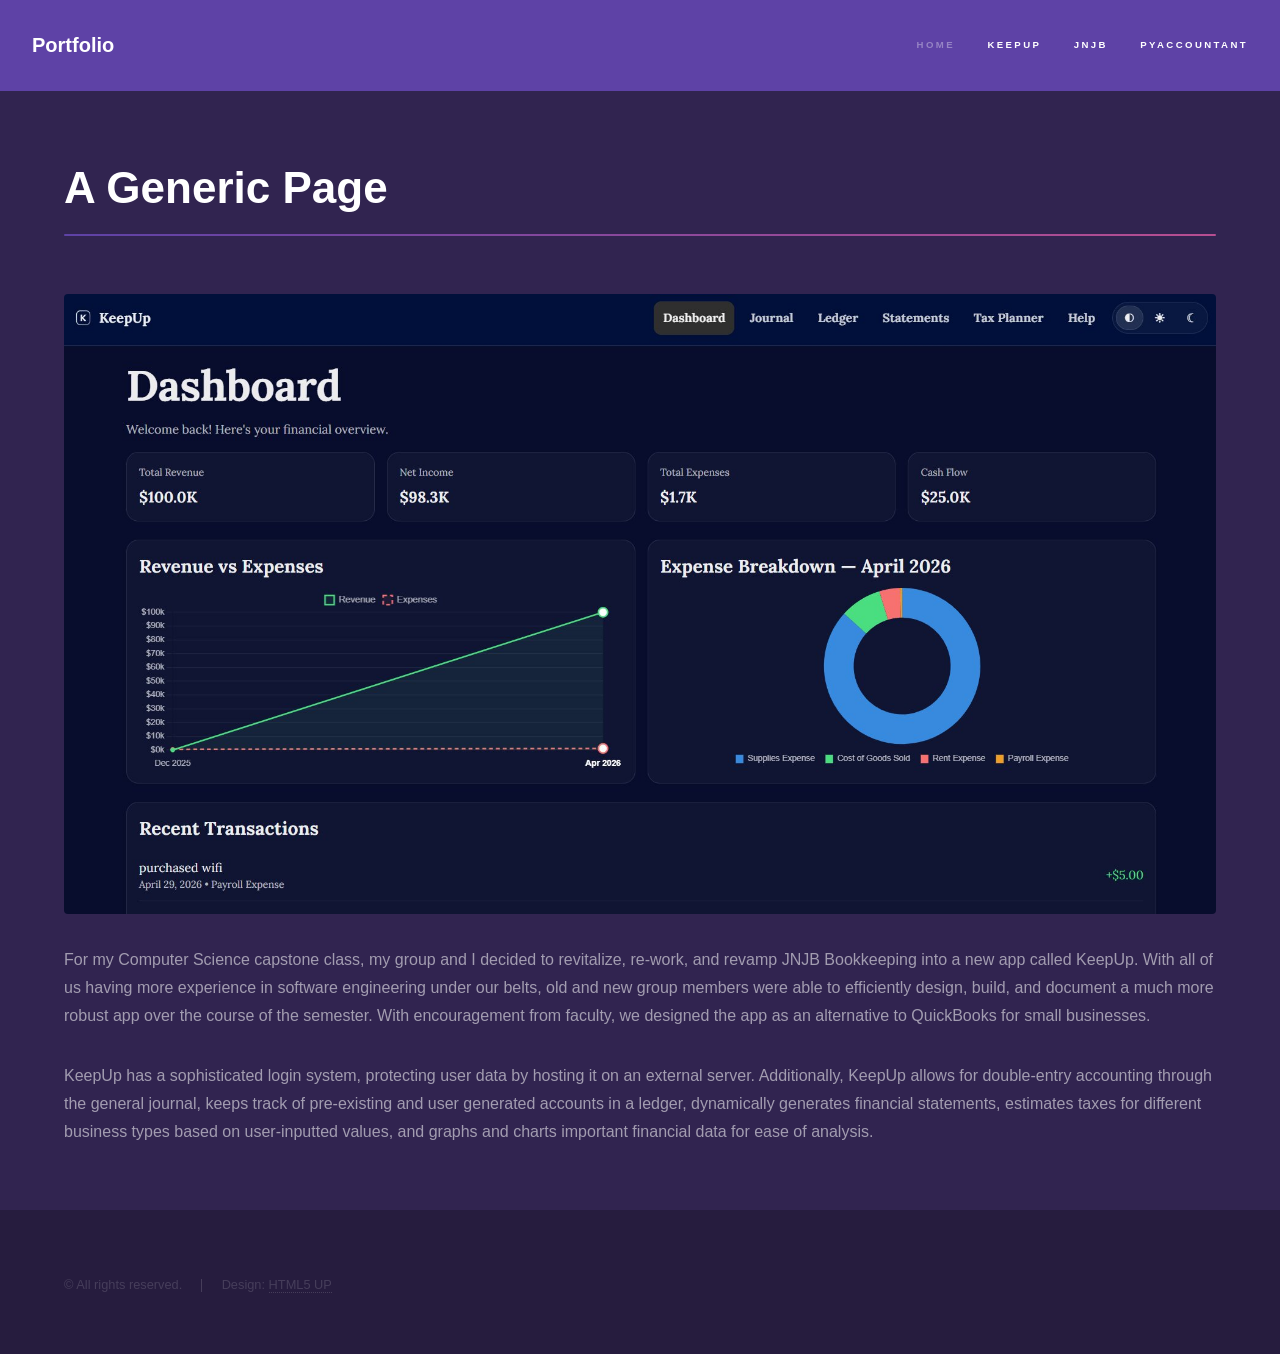
==== html5up-hyperspace/keepUp.html @ 294fd1d9 "Add files via upload" ====
<!DOCTYPE HTML>
<!--
	Hyperspace by HTML5 UP
	html5up.net | @ajlkn
	Free for personal and commercial use under the CCA 3.0 license (html5up.net/license)
-->
<html>
	<head>
		<title>KeepUp</title>
		<meta charset="utf-8" />
		<meta name="viewport" content="width=device-width, initial-scale=1, user-scalable=no" />
		<link rel="stylesheet" href="assets/css/main.css" />
		<noscript><link rel="stylesheet" href="assets/css/noscript.css" /></noscript>
	</head>
	<body class="is-preload">

		<!-- Header -->
			<header id="header">
				<a href="index.html" class="title">Portfolio</a>
				<nav>
					<ul>
						<li><a href="index.html">Home</a></li>
						<li><a href="keepUp.html" class="active">KeepUp</a></li>
                        <li><a href="jNJB.html" class="active">JNJB</a></li>
                        <li><a href="pyAccountant.html" class="active">PyAccountant</a></li>
					</ul>
				</nav>
			</header>

		<!-- Wrapper -->
			<div id="wrapper">

				<!-- Main -->
					<section id="main" class="wrapper">
						<div class="inner">
							<h1 class="major">A Generic Page</h1>
							<span class="image fit"><img src="images/keepUpSample.jpg" alt="" /></span>
							<p>For my Computer Science capstone class, my group and I decided to revitalize, re-work, and revamp JNJB Bookkeeping 
								into a new app called KeepUp. With all of us having more experience in software engineering under our belts, old and 
								new group members were able to efficiently design, build, and document a much more robust app over the course of the 
								semester. With encouragement from faculty, we designed the app as an alternative to QuickBooks for small businesses.
							</p>
							<p>KeepUp has a sophisticated login system, protecting user data by hosting it on an external server. Additionally, KeepUp 
								allows for double-entry accounting through the general journal, keeps track of pre-existing and user generated accounts 
								in a ledger, dynamically generates financial statements, estimates taxes for different business types based on user-inputted 
								values, and graphs and charts important financial data for ease of analysis. 
							</p>
						</div>
					</section>

			</div>

		<!-- Footer -->
			<footer id="footer" class="wrapper alt">
				<div class="inner">
					<ul class="menu">
						<li>&copy; All rights reserved.</li><li>Design: <a href="http://html5up.net">HTML5 UP</a></li>
					</ul>
				</div>
			</footer>

		<!-- Scripts -->
			<script src="assets/js/jquery.min.js"></script>
			<script src="assets/js/jquery.scrollex.min.js"></script>
			<script src="assets/js/jquery.scrolly.min.js"></script>
			<script src="assets/js/browser.min.js"></script>
			<script src="assets/js/breakpoints.min.js"></script>
			<script src="assets/js/util.js"></script>
			<script src="assets/js/main.js"></script>

	</body>
</html>
---- html5up-hyperspace/assets/css/main.css ----
@import url(fontawesome-all.min.css);

/*
	Hyperspace by HTML5 UP
	html5up.net | @ajlkn
	Free for personal and commercial use under the CCA 3.0 license (html5up.net/license)
*/

html, body, div, span, applet, object,
iframe, h1, h2, h3, h4, h5, h6, p, blockquote,
pre, a, abbr, acronym, address, big, cite,
code, del, dfn, em, img, ins, kbd, q, s, samp,
small, strike, strong, sub, sup, tt, var, b,
u, i, center, dl, dt, dd, ol, ul, li, fieldset,
form, label, legend, table, caption, tbody,
tfoot, thead, tr, th, td, article, aside,
canvas, details, embed, figure, figcaption,
footer, header, hgroup, menu, nav, output, ruby,
section, summary, time, mark, audio, video {
	margin: 0;
	padding: 0;
	border: 0;
	font-size: 100%;
	font: inherit;
	vertical-align: baseline;}

article, aside, details, figcaption, figure,
footer, header, hgroup, menu, nav, section {
	display: block;}

body {
	line-height: 1;
}

ol, ul {
	list-style: none;
}

blockquote, q {
	quotes: none;
}

	blockquote:before, blockquote:after, q:before, q:after {
		content: '';
		content: none;
	}

table {
	border-collapse: collapse;
	border-spacing: 0;
}

body {
	-webkit-text-size-adjust: none;
}

mark {
	background-color: transparent;
	color: inherit;
}

input::-moz-focus-inner {
	border: 0;
	padding: 0;
}

input, select, textarea {
	-moz-appearance: none;
	-webkit-appearance: none;
	-ms-appearance: none;
	appearance: none;
}

/* Basic */

	@-ms-viewport {
		width: device-width;
	}

	body {
		-ms-overflow-style: scrollbar;
	}

	@media screen and (max-width: 480px) {

		html, body {
			min-width: 320px;
		}

	}

	html {
		box-sizing: border-box;
	}

	*, *:before, *:after {
		box-sizing: inherit;
	}

	body {
		background: #312450;
	}

		body.is-preload *, body.is-preload *:before, body.is-preload *:after {
			-moz-animation: none !important;
			-webkit-animation: none !important;
			-ms-animation: none !important;
			animation: none !important;
			-moz-transition: none !important;
			-webkit-transition: none !important;
			-ms-transition: none !important;
			transition: none !important;
		}

/* Type */

	body, input, select, textarea {
		color: rgba(255, 255, 255, 0.55);
		font-family: Arial, Helvetica, sans-serif;
		font-size: 16.5pt;
		font-weight: normal;
		line-height: 1.75;
	}

		@media screen and (max-width: 1680px) {

			body, input, select, textarea {
				font-size: 13pt;
			}

		}

		@media screen and (max-width: 1280px) {

			body, input, select, textarea {
				font-size: 12pt;
			}

		}

		@media screen and (max-width: 360px) {

			body, input, select, textarea {
				font-size: 11pt;
			}

		}

	a {
		-moz-transition: color 0.2s ease, border-bottom-color 0.2s ease;
		-webkit-transition: color 0.2s ease, border-bottom-color 0.2s ease;
		-ms-transition: color 0.2s ease, border-bottom-color 0.2s ease;
		transition: color 0.2s ease, border-bottom-color 0.2s ease;
		border-bottom: dotted 1px rgba(255, 255, 255, 0.35);
		color: inherit;
		text-decoration: none;
	}

		a:hover {
			border-bottom-color: transparent;
			color: #ffffff;
		}

	strong, b {
		color: #ffffff;
		font-weight: bold;
	}

	em, i {
		font-style: italic;
	}

	p {
		margin: 0 0 2em 0;
	}

	h1, h2, h3, h4, h5, h6 {
		color: #ffffff;
		font-weight: bold;
		line-height: 1.5;
		margin: 0 0 0.5em 0;
	}

		h1 a, h2 a, h3 a, h4 a, h5 a, h6 a {
			color: inherit;
			text-decoration: none;
		}

	h1 {
		font-size: 2.75em;
	}

		h1.major {
			margin: 0 0 1.3em 0;
			position: relative;
			padding-bottom: 0.35em;
		}

			h1.major:after {
				background-image: -moz-linear-gradient(to right, #5e42a6, #b74e91);
				background-image: -webkit-linear-gradient(to right, #5e42a6, #b74e91);
				background-image: -ms-linear-gradient(to right, #5e42a6, #b74e91);
				background-image: linear-gradient(to right, #5e42a6, #b74e91);
				-moz-transition: max-width 0.2s ease;
				-webkit-transition: max-width 0.2s ease;
				-ms-transition: max-width 0.2s ease;
				transition: max-width 0.2s ease;
				border-radius: 0.2em;
				bottom: 0;
				content: '';
				height: 0.05em;
				position: absolute;
				right: 0;
				width: 100%;
			}

	h2 {
		font-size: 1.75em;
	}

	h3 {
		font-size: 1.1em;
	}

	h4 {
		font-size: 1em;
	}

	h5 {
		font-size: 0.8em;
	}

	h6 {
		font-size: 0.6em;
	}

	@media screen and (max-width: 736px) {

		h1 {
			font-size: 2em;
		}

		h2 {
			font-size: 1.25em;
		}

		h3 {
			font-size: 1em;
		}

		h4 {
			font-size: 0.8em;
		}

		h5 {
			font-size: 0.6em;
		}

		h6 {
			font-size: 0.6em;
		}

	}

	sub {
		font-size: 0.8em;
		position: relative;
		top: 0.5em;
	}

	sup {
		font-size: 0.8em;
		position: relative;
		top: -0.5em;
	}

	blockquote {
		border-left: solid 4px rgba(255, 255, 255, 0.15);
		font-style: italic;
		margin: 0 0 2em 0;
		padding: 0.5em 0 0.5em 2em;
	}

	code {
		background: rgba(255, 255, 255, 0.05);
		border-radius: 0.25em;
		border: solid 1px rgba(255, 255, 255, 0.15);
		font-family: "Courier New", monospace;
		font-size: 0.9em;
		margin: 0 0.25em;
		padding: 0.25em 0.65em;
	}

	pre {
		-webkit-overflow-scrolling: touch;
		font-family: "Courier New", monospace;
		font-size: 0.9em;
		margin: 0 0 2em 0;
	}

		pre code {
			display: block;
			line-height: 1.75em;
			padding: 1em 1.5em;
			overflow-x: auto;
		}

	hr {
		border: 0;
		border-bottom: solid 1px rgba(255, 255, 255, 0.15);
		margin: 2em 0;
	}

		hr.major {
			margin: 3em 0;
		}

	.align-left {
		text-align: left;
	}

	.align-center {
		text-align: center;
	}

	.align-right {
		text-align: right;
	}

/* Row */

	.row {
		display: flex;
		flex-wrap: wrap;
		box-sizing: border-box;
		align-items: stretch;
	}

		.row > * {
			box-sizing: border-box;
		}

		.row.gtr-uniform > * > :last-child {
			margin-bottom: 0;
		}

		.row.aln-left {
			justify-content: flex-start;
		}

		.row.aln-center {
			justify-content: center;
		}

		.row.aln-right {
			justify-content: flex-end;
		}

		.row.aln-top {
			align-items: flex-start;
		}

		.row.aln-middle {
			align-items: center;
		}

		.row.aln-bottom {
			align-items: flex-end;
		}

		.row > .imp {
			order: -1;
		}

		.row > .col-1 {
			width: 8.33333%;
		}

		.row > .off-1 {
			margin-left: 8.33333%;
		}

		.row > .col-2 {
			width: 16.66667%;
		}

		.row > .off-2 {
			margin-left: 16.66667%;
		}

		.row > .col-3 {
			width: 25%;
		}

		.row > .off-3 {
			margin-left: 25%;
		}

		.row > .col-4 {
			width: 33.33333%;
		}

		.row > .off-4 {
			margin-left: 33.33333%;
		}

		.row > .col-5 {
			width: 41.66667%;
		}

		.row > .off-5 {
			margin-left: 41.66667%;
		}

		.row > .col-6 {
			width: 50%;
		}

		.row > .off-6 {
			margin-left: 50%;
		}

		.row > .col-7 {
			width: 58.33333%;
		}

		.row > .off-7 {
			margin-left: 58.33333%;
		}

		.row > .col-8 {
			width: 66.66667%;
		}

		.row > .off-8 {
			margin-left: 66.66667%;
		}

		.row > .col-9 {
			width: 75%;
		}

		.row > .off-9 {
			margin-left: 75%;
		}

		.row > .col-10 {
			width: 83.33333%;
		}

		.row > .off-10 {
			margin-left: 83.33333%;
		}

		.row > .col-11 {
			width: 91.66667%;
		}

		.row > .off-11 {
			margin-left: 91.66667%;
		}

		.row > .col-12 {
			width: 100%;
		}

		.row > .off-12 {
			margin-left: 100%;
		}

		.row.gtr-0 {
			margin-top: 0;
			margin-left: 0em;
		}

			.row.gtr-0 > * {
				padding: 0 0 0 0em;
			}

			.row.gtr-0.gtr-uniform {
				margin-top: 0em;
			}

				.row.gtr-0.gtr-uniform > * {
					padding-top: 0em;
				}

		.row.gtr-25 {
			margin-top: 0;
			margin-left: -0.375em;
		}

			.row.gtr-25 > * {
				padding: 0 0 0 0.375em;
			}

			.row.gtr-25.gtr-uniform {
				margin-top: -0.375em;
			}

				.row.gtr-25.gtr-uniform > * {
					padding-top: 0.375em;
				}

		.row.gtr-50 {
			margin-top: 0;
			margin-left: -0.75em;
		}

			.row.gtr-50 > * {
				padding: 0 0 0 0.75em;
			}

			.row.gtr-50.gtr-uniform {
				margin-top: -0.75em;
			}

				.row.gtr-50.gtr-uniform > * {
					padding-top: 0.75em;
				}

		.row {
			margin-top: 0;
			margin-left: -1.5em;
		}

			.row > * {
				padding: 0 0 0 1.5em;
			}

			.row.gtr-uniform {
				margin-top: -1.5em;
			}

				.row.gtr-uniform > * {
					padding-top: 1.5em;
				}

		.row.gtr-150 {
			margin-top: 0;
			margin-left: -2.25em;
		}

			.row.gtr-150 > * {
				padding: 0 0 0 2.25em;
			}

			.row.gtr-150.gtr-uniform {
				margin-top: -2.25em;
			}

				.row.gtr-150.gtr-uniform > * {
					padding-top: 2.25em;
				}

		.row.gtr-200 {
			margin-top: 0;
			margin-left: -3em;
		}

			.row.gtr-200 > * {
				padding: 0 0 0 3em;
			}

			.row.gtr-200.gtr-uniform {
				margin-top: -3em;
			}

				.row.gtr-200.gtr-uniform > * {
					padding-top: 3em;
				}

		@media screen and (max-width: 1680px) {

			.row {
				display: flex;
				flex-wrap: wrap;
				box-sizing: border-box;
				align-items: stretch;
			}

				.row > * {
					box-sizing: border-box;
				}

				.row.gtr-uniform > * > :last-child {
					margin-bottom: 0;
				}

				.row.aln-left {
					justify-content: flex-start;
				}

				.row.aln-center {
					justify-content: center;
				}

				.row.aln-right {
					justify-content: flex-end;
				}

				.row.aln-top {
					align-items: flex-start;
				}

				.row.aln-middle {
					align-items: center;
				}

				.row.aln-bottom {
					align-items: flex-end;
				}

				.row > .imp-xlarge {
					order: -1;
				}

				.row > .col-1-xlarge {
					width: 8.33333%;
				}

				.row > .off-1-xlarge {
					margin-left: 8.33333%;
				}

				.row > .col-2-xlarge {
					width: 16.66667%;
				}

				.row > .off-2-xlarge {
					margin-left: 16.66667%;
				}

				.row > .col-3-xlarge {
					width: 25%;
				}

				.row > .off-3-xlarge {
					margin-left: 25%;
				}

				.row > .col-4-xlarge {
					width: 33.33333%;
				}

				.row > .off-4-xlarge {
					margin-left: 33.33333%;
				}

				.row > .col-5-xlarge {
					width: 41.66667%;
				}

				.row > .off-5-xlarge {
					margin-left: 41.66667%;
				}

				.row > .col-6-xlarge {
					width: 50%;
				}

				.row > .off-6-xlarge {
					margin-left: 50%;
				}

				.row > .col-7-xlarge {
					width: 58.33333%;
				}

				.row > .off-7-xlarge {
					margin-left: 58.33333%;
				}

				.row > .col-8-xlarge {
					width: 66.66667%;
				}

				.row > .off-8-xlarge {
					margin-left: 66.66667%;
				}

				.row > .col-9-xlarge {
					width: 75%;
				}

				.row > .off-9-xlarge {
					margin-left: 75%;
				}

				.row > .col-10-xlarge {
					width: 83.33333%;
				}

				.row > .off-10-xlarge {
					margin-left: 83.33333%;
				}

				.row > .col-11-xlarge {
					width: 91.66667%;
				}

				.row > .off-11-xlarge {
					margin-left: 91.66667%;
				}

				.row > .col-12-xlarge {
					width: 100%;
				}

				.row > .off-12-xlarge {
					margin-left: 100%;
				}

				.row.gtr-0 {
					margin-top: 0;
					margin-left: 0em;
				}

					.row.gtr-0 > * {
						padding: 0 0 0 0em;
					}

					.row.gtr-0.gtr-uniform {
						margin-top: 0em;
					}

						.row.gtr-0.gtr-uniform > * {
							padding-top: 0em;
						}

				.row.gtr-25 {
					margin-top: 0;
					margin-left: -0.375em;
				}

					.row.gtr-25 > * {
						padding: 0 0 0 0.375em;
					}

					.row.gtr-25.gtr-uniform {
						margin-top: -0.375em;
					}

						.row.gtr-25.gtr-uniform > * {
							padding-top: 0.375em;
						}

				.row.gtr-50 {
					margin-top: 0;
					margin-left: -0.75em;
				}

					.row.gtr-50 > * {
						padding: 0 0 0 0.75em;
					}

					.row.gtr-50.gtr-uniform {
						margin-top: -0.75em;
					}

						.row.gtr-50.gtr-uniform > * {
							padding-top: 0.75em;
						}

				.row {
					margin-top: 0;
					margin-left: -1.5em;
				}

					.row > * {
						padding: 0 0 0 1.5em;
					}

					.row.gtr-uniform {
						margin-top: -1.5em;
					}

						.row.gtr-uniform > * {
							padding-top: 1.5em;
						}

				.row.gtr-150 {
					margin-top: 0;
					margin-left: -2.25em;
				}

					.row.gtr-150 > * {
						padding: 0 0 0 2.25em;
					}

					.row.gtr-150.gtr-uniform {
						margin-top: -2.25em;
					}

						.row.gtr-150.gtr-uniform > * {
							padding-top: 2.25em;
						}

				.row.gtr-200 {
					margin-top: 0;
					margin-left: -3em;
				}

					.row.gtr-200 > * {
						padding: 0 0 0 3em;
					}

					.row.gtr-200.gtr-uniform {
						margin-top: -3em;
					}

						.row.gtr-200.gtr-uniform > * {
							padding-top: 3em;
						}

		}

		@media screen and (max-width: 1280px) {

			.row {
				display: flex;
				flex-wrap: wrap;
				box-sizing: border-box;
				align-items: stretch;
			}

				.row > * {
					box-sizing: border-box;
				}

				.row.gtr-uniform > * > :last-child {
					margin-bottom: 0;
				}

				.row.aln-left {
					justify-content: flex-start;
				}

				.row.aln-center {
					justify-content: center;
				}

				.row.aln-right {
					justify-content: flex-end;
				}

				.row.aln-top {
					align-items: flex-start;
				}

				.row.aln-middle {
					align-items: center;
				}

				.row.aln-bottom {
					align-items: flex-end;
				}

				.row > .imp-large {
					order: -1;
				}

				.row > .col-1-large {
					width: 8.33333%;
				}

				.row > .off-1-large {
					margin-left: 8.33333%;
				}

				.row > .col-2-large {
					width: 16.66667%;
				}

				.row > .off-2-large {
					margin-left: 16.66667%;
				}

				.row > .col-3-large {
					width: 25%;
				}

				.row > .off-3-large {
					margin-left: 25%;
				}

				.row > .col-4-large {
					width: 33.33333%;
				}

				.row > .off-4-large {
					margin-left: 33.33333%;
				}

				.row > .col-5-large {
					width: 41.66667%;
				}

				.row > .off-5-large {
					margin-left: 41.66667%;
				}

				.row > .col-6-large {
					width: 50%;
				}

				.row > .off-6-large {
					margin-left: 50%;
				}

				.row > .col-7-large {
					width: 58.33333%;
				}

				.row > .off-7-large {
					margin-left: 58.33333%;
				}

				.row > .col-8-large {
					width: 66.66667%;
				}

				.row > .off-8-large {
					margin-left: 66.66667%;
				}

				.row > .col-9-large {
					width: 75%;
				}

				.row > .off-9-large {
					margin-left: 75%;
				}

				.row > .col-10-large {
					width: 83.33333%;
				}

				.row > .off-10-large {
					margin-left: 83.33333%;
				}

				.row > .col-11-large {
					width: 91.66667%;
				}

				.row > .off-11-large {
					margin-left: 91.66667%;
				}

				.row > .col-12-large {
					width: 100%;
				}

				.row > .off-12-large {
					margin-left: 100%;
				}

				.row.gtr-0 {
					margin-top: 0;
					margin-left: 0em;
				}

					.row.gtr-0 > * {
						padding: 0 0 0 0em;
					}

					.row.gtr-0.gtr-uniform {
						margin-top: 0em;
					}

						.row.gtr-0.gtr-uniform > * {
							padding-top: 0em;
						}

				.row.gtr-25 {
					margin-top: 0;
					margin-left: -0.375em;
				}

					.row.gtr-25 > * {
						padding: 0 0 0 0.375em;
					}

					.row.gtr-25.gtr-uniform {
						margin-top: -0.375em;
					}

						.row.gtr-25.gtr-uniform > * {
							padding-top: 0.375em;
						}

				.row.gtr-50 {
					margin-top: 0;
					margin-left: -0.75em;
				}

					.row.gtr-50 > * {
						padding: 0 0 0 0.75em;
					}

					.row.gtr-50.gtr-uniform {
						margin-top: -0.75em;
					}

						.row.gtr-50.gtr-uniform > * {
							padding-top: 0.75em;
						}

				.row {
					margin-top: 0;
					margin-left: -1.5em;
				}

					.row > * {
						padding: 0 0 0 1.5em;
					}

					.row.gtr-uniform {
						margin-top: -1.5em;
					}

						.row.gtr-uniform > * {
							padding-top: 1.5em;
						}

				.row.gtr-150 {
					margin-top: 0;
					margin-left: -2.25em;
				}

					.row.gtr-150 > * {
						padding: 0 0 0 2.25em;
					}

					.row.gtr-150.gtr-uniform {
						margin-top: -2.25em;
					}

						.row.gtr-150.gtr-uniform > * {
							padding-top: 2.25em;
						}

				.row.gtr-200 {
					margin-top: 0;
					margin-left: -3em;
				}

					.row.gtr-200 > * {
						padding: 0 0 0 3em;
					}

					.row.gtr-200.gtr-uniform {
						margin-top: -3em;
					}

						.row.gtr-200.gtr-uniform > * {
							padding-top: 3em;
						}

		}

		@media screen and (max-width: 980px) {

			.row {
				display: flex;
				flex-wrap: wrap;
				box-sizing: border-box;
				align-items: stretch;
			}

				.row > * {
					box-sizing: border-box;
				}

				.row.gtr-uniform > * > :last-child {
					margin-bottom: 0;
				}

				.row.aln-left {
					justify-content: flex-start;
				}

				.row.aln-center {
					justify-content: center;
				}

				.row.aln-right {
					justify-content: flex-end;
				}

				.row.aln-top {
					align-items: flex-start;
				}

				.row.aln-middle {
					align-items: center;
				}

				.row.aln-bottom {
					align-items: flex-end;
				}

				.row > .imp-medium {
					order: -1;
				}

				.row > .col-1-medium {
					width: 8.33333%;
				}

				.row > .off-1-medium {
					margin-left: 8.33333%;
				}

				.row > .col-2-medium {
					width: 16.66667%;
				}

				.row > .off-2-medium {
					margin-left: 16.66667%;
				}

				.row > .col-3-medium {
					width: 25%;
				}

				.row > .off-3-medium {
					margin-left: 25%;
				}

				.row > .col-4-medium {
					width: 33.33333%;
				}

				.row > .off-4-medium {
					margin-left: 33.33333%;
				}

				.row > .col-5-medium {
					width: 41.66667%;
				}

				.row > .off-5-medium {
					margin-left: 41.66667%;
				}

				.row > .col-6-medium {
					width: 50%;
				}

				.row > .off-6-medium {
					margin-left: 50%;
				}

				.row > .col-7-medium {
					width: 58.33333%;
				}

				.row > .off-7-medium {
					margin-left: 58.33333%;
				}

				.row > .col-8-medium {
					width: 66.66667%;
				}

				.row > .off-8-medium {
					margin-left: 66.66667%;
				}

				.row > .col-9-medium {
					width: 75%;
				}

				.row > .off-9-medium {
					margin-left: 75%;
				}

				.row > .col-10-medium {
					width: 83.33333%;
				}

				.row > .off-10-medium {
					margin-left: 83.33333%;
				}

				.row > .col-11-medium {
					width: 91.66667%;
				}

				.row > .off-11-medium {
					margin-left: 91.66667%;
				}

				.row > .col-12-medium {
					width: 100%;
				}

				.row > .off-12-medium {
					margin-left: 100%;
				}

				.row.gtr-0 {
					margin-top: 0;
					margin-left: 0em;
				}

					.row.gtr-0 > * {
						padding: 0 0 0 0em;
					}

					.row.gtr-0.gtr-uniform {
						margin-top: 0em;
					}

						.row.gtr-0.gtr-uniform > * {
							padding-top: 0em;
						}

				.row.gtr-25 {
					margin-top: 0;
					margin-left: -0.375em;
				}

					.row.gtr-25 > * {
						padding: 0 0 0 0.375em;
					}

					.row.gtr-25.gtr-uniform {
						margin-top: -0.375em;
					}

						.row.gtr-25.gtr-uniform > * {
							padding-top: 0.375em;
						}

				.row.gtr-50 {
					margin-top: 0;
					margin-left: -0.75em;
				}

					.row.gtr-50 > * {
						padding: 0 0 0 0.75em;
					}

					.row.gtr-50.gtr-uniform {
						margin-top: -0.75em;
					}

						.row.gtr-50.gtr-uniform > * {
							padding-top: 0.75em;
						}

				.row {
					margin-top: 0;
					margin-left: -1.5em;
				}

					.row > * {
						padding: 0 0 0 1.5em;
					}

					.row.gtr-uniform {
						margin-top: -1.5em;
					}

						.row.gtr-uniform > * {
							padding-top: 1.5em;
						}

				.row.gtr-150 {
					margin-top: 0;
					margin-left: -2.25em;
				}

					.row.gtr-150 > * {
						padding: 0 0 0 2.25em;
					}

					.row.gtr-150.gtr-uniform {
						margin-top: -2.25em;
					}

						.row.gtr-150.gtr-uniform > * {
							padding-top: 2.25em;
						}

				.row.gtr-200 {
					margin-top: 0;
					margin-left: -3em;
				}

					.row.gtr-200 > * {
						padding: 0 0 0 3em;
					}

					.row.gtr-200.gtr-uniform {
						margin-top: -3em;
					}

						.row.gtr-200.gtr-uniform > * {
							padding-top: 3em;
						}

		}

		@media screen and (max-width: 736px) {

			.row {
				display: flex;
				flex-wrap: wrap;
				box-sizing: border-box;
				align-items: stretch;
			}

				.row > * {
					box-sizing: border-box;
				}

				.row.gtr-uniform > * > :last-child {
					margin-bottom: 0;
				}

				.row.aln-left {
					justify-content: flex-start;
				}

				.row.aln-center {
					justify-content: center;
				}

				.row.aln-right {
					justify-content: flex-end;
				}

				.row.aln-top {
					align-items: flex-start;
				}

				.row.aln-middle {
					align-items: center;
				}

				.row.aln-bottom {
					align-items: flex-end;
				}

				.row > .imp-small {
					order: -1;
				}

				.row > .col-1-small {
					width: 8.33333%;
				}

				.row > .off-1-small {
					margin-left: 8.33333%;
				}

				.row > .col-2-small {
					width: 16.66667%;
				}

				.row > .off-2-small {
					margin-left: 16.66667%;
				}

				.row > .col-3-small {
					width: 25%;
				}

				.row > .off-3-small {
					margin-left: 25%;
				}

				.row > .col-4-small {
					width: 33.33333%;
				}

				.row > .off-4-small {
					margin-left: 33.33333%;
				}

				.row > .col-5-small {
					width: 41.66667%;
				}

				.row > .off-5-small {
					margin-left: 41.66667%;
				}

				.row > .col-6-small {
					width: 50%;
				}

				.row > .off-6-small {
					margin-left: 50%;
				}

				.row > .col-7-small {
					width: 58.33333%;
				}

				.row > .off-7-small {
					margin-left: 58.33333%;
				}

				.row > .col-8-small {
					width: 66.66667%;
				}

				.row > .off-8-small {
					margin-left: 66.66667%;
				}

				.row > .col-9-small {
					width: 75%;
				}

				.row > .off-9-small {
					margin-left: 75%;
				}

				.row > .col-10-small {
					width: 83.33333%;
				}

				.row > .off-10-small {
					margin-left: 83.33333%;
				}

				.row > .col-11-small {
					width: 91.66667%;
				}

				.row > .off-11-small {
					margin-left: 91.66667%;
				}

				.row > .col-12-small {
					width: 100%;
				}

				.row > .off-12-small {
					margin-left: 100%;
				}

				.row.gtr-0 {
					margin-top: 0;
					margin-left: 0em;
				}

					.row.gtr-0 > * {
						padding: 0 0 0 0em;
					}

					.row.gtr-0.gtr-uniform {
						margin-top: 0em;
					}

						.row.gtr-0.gtr-uniform > * {
							padding-top: 0em;
						}

				.row.gtr-25 {
					margin-top: 0;
					margin-left: -0.375em;
				}

					.row.gtr-25 > * {
						padding: 0 0 0 0.375em;
					}

					.row.gtr-25.gtr-uniform {
						margin-top: -0.375em;
					}

						.row.gtr-25.gtr-uniform > * {
							padding-top: 0.375em;
						}

				.row.gtr-50 {
					margin-top: 0;
					margin-left: -0.75em;
				}

					.row.gtr-50 > * {
						padding: 0 0 0 0.75em;
					}

					.row.gtr-50.gtr-uniform {
						margin-top: -0.75em;
					}

						.row.gtr-50.gtr-uniform > * {
							padding-top: 0.75em;
						}

				.row {
					margin-top: 0;
					margin-left: -1.5em;
				}

					.row > * {
						padding: 0 0 0 1.5em;
					}

					.row.gtr-uniform {
						margin-top: -1.5em;
					}

						.row.gtr-uniform > * {
							padding-top: 1.5em;
						}

				.row.gtr-150 {
					margin-top: 0;
					margin-left: -2.25em;
				}

					.row.gtr-150 > * {
						padding: 0 0 0 2.25em;
					}

					.row.gtr-150.gtr-uniform {
						margin-top: -2.25em;
					}

						.row.gtr-150.gtr-uniform > * {
							padding-top: 2.25em;
						}

				.row.gtr-200 {
					margin-top: 0;
					margin-left: -3em;
				}

					.row.gtr-200 > * {
						padding: 0 0 0 3em;
					}

					.row.gtr-200.gtr-uniform {
						margin-top: -3em;
					}

						.row.gtr-200.gtr-uniform > * {
							padding-top: 3em;
						}

		}

		@media screen and (max-width: 480px) {

			.row {
				display: flex;
				flex-wrap: wrap;
				box-sizing: border-box;
				align-items: stretch;
			}

				.row > * {
					box-sizing: border-box;
				}

				.row.gtr-uniform > * > :last-child {
					margin-bottom: 0;
				}

				.row.aln-left {
					justify-content: flex-start;
				}

				.row.aln-center {
					justify-content: center;
				}

				.row.aln-right {
					justify-content: flex-end;
				}

				.row.aln-top {
					align-items: flex-start;
				}

				.row.aln-middle {
					align-items: center;
				}

				.row.aln-bottom {
					align-items: flex-end;
				}

				.row > .imp-xsmall {
					order: -1;
				}

				.row > .col-1-xsmall {
					width: 8.33333%;
				}

				.row > .off-1-xsmall {
					margin-left: 8.33333%;
				}

				.row > .col-2-xsmall {
					width: 16.66667%;
				}

				.row > .off-2-xsmall {
					margin-left: 16.66667%;
				}

				.row > .col-3-xsmall {
					width: 25%;
				}

				.row > .off-3-xsmall {
					margin-left: 25%;
				}

				.row > .col-4-xsmall {
					width: 33.33333%;
				}

				.row > .off-4-xsmall {
					margin-left: 33.33333%;
				}

				.row > .col-5-xsmall {
					width: 41.66667%;
				}

				.row > .off-5-xsmall {
					margin-left: 41.66667%;
				}

				.row > .col-6-xsmall {
					width: 50%;
				}

				.row > .off-6-xsmall {
					margin-left: 50%;
				}

				.row > .col-7-xsmall {
					width: 58.33333%;
				}

				.row > .off-7-xsmall {
					margin-left: 58.33333%;
				}

				.row > .col-8-xsmall {
					width: 66.66667%;
				}

				.row > .off-8-xsmall {
					margin-left: 66.66667%;
				}

				.row > .col-9-xsmall {
					width: 75%;
				}

				.row > .off-9-xsmall {
					margin-left: 75%;
				}

				.row > .col-10-xsmall {
					width: 83.33333%;
				}

				.row > .off-10-xsmall {
					margin-left: 83.33333%;
				}

				.row > .col-11-xsmall {
					width: 91.66667%;
				}

				.row > .off-11-xsmall {
					margin-left: 91.66667%;
				}

				.row > .col-12-xsmall {
					width: 100%;
				}

				.row > .off-12-xsmall {
					margin-left: 100%;
				}

				.row.gtr-0 {
					margin-top: 0;
					margin-left: 0em;
				}

					.row.gtr-0 > * {
						padding: 0 0 0 0em;
					}

					.row.gtr-0.gtr-uniform {
						margin-top: 0em;
					}

						.row.gtr-0.gtr-uniform > * {
							padding-top: 0em;
						}

				.row.gtr-25 {
					margin-top: 0;
					margin-left: -0.375em;
				}

					.row.gtr-25 > * {
						padding: 0 0 0 0.375em;
					}

					.row.gtr-25.gtr-uniform {
						margin-top: -0.375em;
					}

						.row.gtr-25.gtr-uniform > * {
							padding-top: 0.375em;
						}

				.row.gtr-50 {
					margin-top: 0;
					margin-left: -0.75em;
				}

					.row.gtr-50 > * {
						padding: 0 0 0 0.75em;
					}

					.row.gtr-50.gtr-uniform {
						margin-top: -0.75em;
					}

						.row.gtr-50.gtr-uniform > * {
							padding-top: 0.75em;
						}

				.row {
					margin-top: 0;
					margin-left: -1.5em;
				}

					.row > * {
						padding: 0 0 0 1.5em;
					}

					.row.gtr-uniform {
						margin-top: -1.5em;
					}

						.row.gtr-uniform > * {
							padding-top: 1.5em;
						}

				.row.gtr-150 {
					margin-top: 0;
					margin-left: -2.25em;
				}

					.row.gtr-150 > * {
						padding: 0 0 0 2.25em;
					}

					.row.gtr-150.gtr-uniform {
						margin-top: -2.25em;
					}

						.row.gtr-150.gtr-uniform > * {
							padding-top: 2.25em;
						}

				.row.gtr-200 {
					margin-top: 0;
					margin-left: -3em;
				}

					.row.gtr-200 > * {
						padding: 0 0 0 3em;
					}

					.row.gtr-200.gtr-uniform {
						margin-top: -3em;
					}

						.row.gtr-200.gtr-uniform > * {
							padding-top: 3em;
						}

		}

/* Box */

	.box {
		border-radius: 0.25em;
		border: solid 1px rgba(255, 255, 255, 0.15);
		margin-bottom: 2em;
		padding: 1.5em;
	}

		.box > :last-child,
		.box > :last-child > :last-child,
		.box > :last-child > :last-child > :last-child {
			margin-bottom: 0;
		}

		.box.alt {
			border: 0;
			border-radius: 0;
			padding: 0;
		}

/* Button */

	input[type="submit"],
	input[type="reset"],
	input[type="button"],
	button,
	.button {
		-moz-appearance: none;
		-webkit-appearance: none;
		-ms-appearance: none;
		appearance: none;
		-moz-transition: border-color 0.2s ease;
		-webkit-transition: border-color 0.2s ease;
		-ms-transition: border-color 0.2s ease;
		transition: border-color 0.2s ease;
		background-color: transparent;
		border: solid 1px !important;
		border-color: rgba(255, 255, 255, 0.15) !important;
		border-radius: 3em;
		color: #ffffff !important;
		cursor: pointer;
		display: inline-block;
		font-size: 0.6em;
		font-weight: bold;
		height: calc(4.75em + 2px);
		letter-spacing: 0.25em;
		line-height: 4.75em;
		outline: 0;
		padding: 0 3.75em;
		position: relative;
		text-align: center;
		text-decoration: none;
		text-transform: uppercase;
		white-space: nowrap;
	}

		input[type="submit"]:after,
		input[type="reset"]:after,
		input[type="button"]:after,
		button:after,
		.button:after {
			-moz-transform: scale(0.25);
			-webkit-transform: scale(0.25);
			-ms-transform: scale(0.25);
			transform: scale(0.25);
			pointer-events: none;
			-moz-transition: opacity 0.2s ease, -moz-transform 0.2s ease;
			-webkit-transition: opacity 0.2s ease, -webkit-transform 0.2s ease;
			-ms-transition: opacity 0.2s ease, -ms-transform 0.2s ease;
			transition: opacity 0.2s ease, transform 0.2s ease;
			background: #ffffff;
			border-radius: 3em;
			content: '';
			height: 100%;
			left: 0;
			opacity: 0;
			position: absolute;
			top: 0;
			width: 100%;
		}

		input[type="submit"].icon:before,
		input[type="reset"].icon:before,
		input[type="button"].icon:before,
		button.icon:before,
		.button.icon:before {
			margin-right: 0.75em;
		}

		input[type="submit"].fit,
		input[type="reset"].fit,
		input[type="button"].fit,
		button.fit,
		.button.fit {
			width: 100%;
		}

		input[type="submit"].small,
		input[type="reset"].small,
		input[type="button"].small,
		button.small,
		.button.small {
			font-size: 0.4em;
		}

		input[type="submit"].large,
		input[type="reset"].large,
		input[type="button"].large,
		button.large,
		.button.large {
			font-size: 0.8em;
		}

		input[type="submit"].primary,
		input[type="reset"].primary,
		input[type="button"].primary,
		button.primary,
		.button.primary {
			background-color: #ffffff;
			color: #312450 !important;
		}

			input[type="submit"].primary:after,
			input[type="reset"].primary:after,
			input[type="button"].primary:after,
			button.primary:after,
			.button.primary:after {
				display: none;
			}

		input[type="submit"].disabled, input[type="submit"]:disabled,
		input[type="reset"].disabled,
		input[type="reset"]:disabled,
		input[type="button"].disabled,
		input[type="button"]:disabled,
		button.disabled,
		button:disabled,
		.button.disabled,
		.button:disabled {
			cursor: default;
			opacity: 0.5;
			pointer-events: none;
		}

		input[type="submit"]:hover,
		input[type="reset"]:hover,
		input[type="button"]:hover,
		button:hover,
		.button:hover {
			border-color: rgba(255, 255, 255, 0.55) !important;
		}

			input[type="submit"]:hover:after,
			input[type="reset"]:hover:after,
			input[type="button"]:hover:after,
			button:hover:after,
			.button:hover:after {
				opacity: 0.05;
				-moz-transform: scale(1);
				-webkit-transform: scale(1);
				-ms-transform: scale(1);
				transform: scale(1);
			}

			input[type="submit"]:hover:active,
			input[type="reset"]:hover:active,
			input[type="button"]:hover:active,
			button:hover:active,
			.button:hover:active {
				border-color: #ffffff !important;
			}

				input[type="submit"]:hover:active:after,
				input[type="reset"]:hover:active:after,
				input[type="button"]:hover:active:after,
				button:hover:active:after,
				.button:hover:active:after {
					opacity: 0.1;
				}

/* Features */

	.features {
		display: -moz-flex;
		display: -webkit-flex;
		display: -ms-flex;
		display: flex;
		-moz-flex-wrap: wrap;
		-webkit-flex-wrap: wrap;
		-ms-flex-wrap: wrap;
		flex-wrap: wrap;
		border-radius: 0.25em;
		border: solid 1px rgba(255, 255, 255, 0.15);
		background: rgba(255, 255, 255, 0.05);
		margin: 0 0 2em 0;
	}

		.features section {
			padding: 3.5em 3em 1em 7em ;
			width: 50%;
			border-top: solid 1px rgba(255, 255, 255, 0.15);
			position: relative;
		}

			.features section:nth-child(-n + 2) {
				border-top-width: 0;
			}

			.features section:nth-child(2n) {
				border-left: solid 1px rgba(255, 255, 255, 0.15);
			}

			.features section .icon {
				-moz-transition: opacity 0.5s ease, -moz-transform 0.5s ease;
				-webkit-transition: opacity 0.5s ease, -webkit-transform 0.5s ease;
				-ms-transition: opacity 0.5s ease, -ms-transform 0.5s ease;
				transition: opacity 0.5s ease, transform 0.5s ease;
				-moz-transition-delay: 1s;
				-webkit-transition-delay: 1s;
				-ms-transition-delay: 1s;
				transition-delay: 1s;
				-moz-transform: scale(1);
				-webkit-transform: scale(1);
				-ms-transform: scale(1);
				transform: scale(1);
				position: absolute;
				left: 3em;
				top: 3em;
				opacity: 1;
			}

			.features section:nth-child(1) .icon {
				-moz-transition-delay: 0.15s;
				-webkit-transition-delay: 0.15s;
				-ms-transition-delay: 0.15s;
				transition-delay: 0.15s;
			}

			.features section:nth-child(2) .icon {
				-moz-transition-delay: 0.3s;
				-webkit-transition-delay: 0.3s;
				-ms-transition-delay: 0.3s;
				transition-delay: 0.3s;
			}

			.features section:nth-child(3) .icon {
				-moz-transition-delay: 0.45s;
				-webkit-transition-delay: 0.45s;
				-ms-transition-delay: 0.45s;
				transition-delay: 0.45s;
			}

			.features section:nth-child(4) .icon {
				-moz-transition-delay: 0.6s;
				-webkit-transition-delay: 0.6s;
				-ms-transition-delay: 0.6s;
				transition-delay: 0.6s;
			}

			.features section:nth-child(5) .icon {
				-moz-transition-delay: 0.75s;
				-webkit-transition-delay: 0.75s;
				-ms-transition-delay: 0.75s;
				transition-delay: 0.75s;
			}

			.features section:nth-child(6) .icon {
				-moz-transition-delay: 0.9s;
				-webkit-transition-delay: 0.9s;
				-ms-transition-delay: 0.9s;
				transition-delay: 0.9s;
			}

			.features section:nth-child(7) .icon {
				-moz-transition-delay: 1.05s;
				-webkit-transition-delay: 1.05s;
				-ms-transition-delay: 1.05s;
				transition-delay: 1.05s;
			}

			.features section:nth-child(8) .icon {
				-moz-transition-delay: 1.2s;
				-webkit-transition-delay: 1.2s;
				-ms-transition-delay: 1.2s;
				transition-delay: 1.2s;
			}

			.features section:nth-child(9) .icon {
				-moz-transition-delay: 1.35s;
				-webkit-transition-delay: 1.35s;
				-ms-transition-delay: 1.35s;
				transition-delay: 1.35s;
			}

			.features section:nth-child(10) .icon {
				-moz-transition-delay: 1.5s;
				-webkit-transition-delay: 1.5s;
				-ms-transition-delay: 1.5s;
				transition-delay: 1.5s;
			}

			.features section:nth-child(11) .icon {
				-moz-transition-delay: 1.65s;
				-webkit-transition-delay: 1.65s;
				-ms-transition-delay: 1.65s;
				transition-delay: 1.65s;
			}

			.features section:nth-child(12) .icon {
				-moz-transition-delay: 1.8s;
				-webkit-transition-delay: 1.8s;
				-ms-transition-delay: 1.8s;
				transition-delay: 1.8s;
			}

			.features section:nth-child(13) .icon {
				-moz-transition-delay: 1.95s;
				-webkit-transition-delay: 1.95s;
				-ms-transition-delay: 1.95s;
				transition-delay: 1.95s;
			}

			.features section:nth-child(14) .icon {
				-moz-transition-delay: 2.1s;
				-webkit-transition-delay: 2.1s;
				-ms-transition-delay: 2.1s;
				transition-delay: 2.1s;
			}

			.features section:nth-child(15) .icon {
				-moz-transition-delay: 2.25s;
				-webkit-transition-delay: 2.25s;
				-ms-transition-delay: 2.25s;
				transition-delay: 2.25s;
			}

			.features section:nth-child(16) .icon {
				-moz-transition-delay: 2.4s;
				-webkit-transition-delay: 2.4s;
				-ms-transition-delay: 2.4s;
				transition-delay: 2.4s;
			}

			.features section:nth-child(17) .icon {
				-moz-transition-delay: 2.55s;
				-webkit-transition-delay: 2.55s;
				-ms-transition-delay: 2.55s;
				transition-delay: 2.55s;
			}

			.features section:nth-child(18) .icon {
				-moz-transition-delay: 2.7s;
				-webkit-transition-delay: 2.7s;
				-ms-transition-delay: 2.7s;
				transition-delay: 2.7s;
			}

			.features section:nth-child(19) .icon {
				-moz-transition-delay: 2.85s;
				-webkit-transition-delay: 2.85s;
				-ms-transition-delay: 2.85s;
				transition-delay: 2.85s;
			}

			.features section:nth-child(20) .icon {
				-moz-transition-delay: 3s;
				-webkit-transition-delay: 3s;
				-ms-transition-delay: 3s;
				transition-delay: 3s;
			}

		.features.inactive section .icon {
			-moz-transform: scale(0.5);
			-webkit-transform: scale(0.5);
			-ms-transform: scale(0.5);
			transform: scale(0.5);
			opacity: 0;
		}

		@media screen and (max-width: 980px) {

			.features {
				display: block;
			}

				.features section {
					border-top-width: 1px !important;
					border-left-width: 0 !important;
					width: 100%;
				}

					.features section:first-child {
						border-top-width: 0 !important;
					}

		}

		@media screen and (max-width: 736px) {

			.features section {
				padding: 2.5em 1.5em 0.1em 5.5em ;
			}

				.features section .icon {
					left: 1.5em;
					top: 2em;
				}

		}

		@media screen and (max-width: 480px) {

			.features section {
				padding: 2em 1.5em 0.1em 1.5em ;
			}

				.features section .icon {
					left: 0;
					position: relative;
					top: 0;
				}

		}

/* Form */

	form {
		margin: 0 0 2em 0;
	}

		form > :last-child {
			margin-bottom: 0;
		}

		form > .fields {
			display: -moz-flex;
			display: -webkit-flex;
			display: -ms-flex;
			display: flex;
			-moz-flex-wrap: wrap;
			-webkit-flex-wrap: wrap;
			-ms-flex-wrap: wrap;
			flex-wrap: wrap;
			width: calc(100% + 3em);
			margin: -1.5em 0 2em -1.5em;
		}

			form > .fields > .field {
				-moz-flex-grow: 0;
				-webkit-flex-grow: 0;
				-ms-flex-grow: 0;
				flex-grow: 0;
				-moz-flex-shrink: 0;
				-webkit-flex-shrink: 0;
				-ms-flex-shrink: 0;
				flex-shrink: 0;
				padding: 1.5em 0 0 1.5em;
				width: calc(100% - 1.5em);
			}

				form > .fields > .field.half {
					width: calc(50% - 0.75em);
				}

				form > .fields > .field.third {
					width: calc(100%/3 - 0.5em);
				}

				form > .fields > .field.quarter {
					width: calc(25% - 0.375em);
				}

		@media screen and (max-width: 480px) {

			form > .fields {
				width: calc(100% + 3em);
				margin: -1.5em 0 2em -1.5em;
			}

				form > .fields > .field {
					padding: 1.5em 0 0 1.5em;
					width: calc(100% - 1.5em);
				}

					form > .fields > .field.half {
						width: calc(100% - 1.5em);
					}

					form > .fields > .field.third {
						width: calc(100% - 1.5em);
					}

					form > .fields > .field.quarter {
						width: calc(100% - 1.5em);
					}

		}

	label {
		color: #ffffff;
		font-weight: bold;
		line-height: 1.5;
		margin: 0 0 0.7em 0;
		display: block;
		font-size: 1.1em;
	}

	input[type="text"],
	input[type="password"],
	input[type="email"],
	input[type="tel"],
	select,
	textarea {
		-moz-appearance: none;
		-webkit-appearance: none;
		-ms-appearance: none;
		appearance: none;
		background: rgba(255, 255, 255, 0.05);
		border-radius: 0.25em;
		border: none;
		border: solid 1px rgba(255, 255, 255, 0.15);
		color: inherit;
		display: block;
		outline: 0;
		padding: 0 1em;
		text-decoration: none;
		width: 100%;
	}

		input[type="text"]:invalid,
		input[type="password"]:invalid,
		input[type="email"]:invalid,
		input[type="tel"]:invalid,
		select:invalid,
		textarea:invalid {
			box-shadow: none;
		}

		input[type="text"]:focus,
		input[type="password"]:focus,
		input[type="email"]:focus,
		input[type="tel"]:focus,
		select:focus,
		textarea:focus {
			border-color: #ffffff;
			box-shadow: 0 0 0 1px #ffffff;
		}

	select {
		background-image: url("data:image/svg+xml;charset=utf8,%3Csvg xmlns='http://www.w3.org/2000/svg' width='40' height='40' preserveAspectRatio='none' viewBox='0 0 40 40'%3E%3Cpath d='M9.4,12.3l10.4,10.4l10.4-10.4c0.2-0.2,0.5-0.4,0.9-0.4c0.3,0,0.6,0.1,0.9,0.4l3.3,3.3c0.2,0.2,0.4,0.5,0.4,0.9 c0,0.4-0.1,0.6-0.4,0.9L20.7,31.9c-0.2,0.2-0.5,0.4-0.9,0.4c-0.3,0-0.6-0.1-0.9-0.4L4.3,17.3c-0.2-0.2-0.4-0.5-0.4-0.9 c0-0.4,0.1-0.6,0.4-0.9l3.3-3.3c0.2-0.2,0.5-0.4,0.9-0.4S9.1,12.1,9.4,12.3z' fill='rgba(255, 255, 255, 0.15)' /%3E%3C/svg%3E");
		background-size: 1.25rem;
		background-repeat: no-repeat;
		background-position: calc(100% - 1rem) center;
		height: 2.75em;
		padding-right: 2.75em;
		text-overflow: ellipsis;
	}

		select option {
			color: #ffffff;
			background: #312450;
		}

		select:focus::-ms-value {
			background-color: transparent;
		}

		select::-ms-expand {
			display: none;
		}

	input[type="text"],
	input[type="password"],
	input[type="email"],
	select {
		height: 2.75em;
	}

	textarea {
		padding: 0.75em 1em;
	}

		body.is-ie textarea {
			min-height: 10em;
		}

	input[type="checkbox"],
	input[type="radio"] {
		-moz-appearance: none;
		-webkit-appearance: none;
		-ms-appearance: none;
		appearance: none;
		display: block;
		float: left;
		margin-right: -2em;
		opacity: 0;
		width: 1em;
		z-index: -1;
	}

		input[type="checkbox"] + label,
		input[type="radio"] + label {
			text-decoration: none;
			color: rgba(255, 255, 255, 0.55);
			cursor: pointer;
			display: inline-block;
			font-size: 1em;
			font-weight: normal;
			padding-left: 2.4em;
			padding-right: 0.75em;
			position: relative;
		}

			input[type="checkbox"] + label:before,
			input[type="radio"] + label:before {
				-moz-osx-font-smoothing: grayscale;
				-webkit-font-smoothing: antialiased;
				display: inline-block;
				font-style: normal;
				font-variant: normal;
				text-rendering: auto;
				line-height: 1;
				text-transform: none !important;
				font-family: 'Font Awesome 5 Free';
				font-weight: 900;
			}

			input[type="checkbox"] + label:before,
			input[type="radio"] + label:before {
				background: rgba(255, 255, 255, 0.05);
				border-radius: 0.25em;
				border: solid 1px rgba(255, 255, 255, 0.15);
				content: '';
				display: inline-block;
				font-size: 0.8em;
				height: 2.0625em;
				left: 0;
				line-height: 2.0625em;
				position: absolute;
				text-align: center;
				top: 0;
				width: 2.0625em;
			}

		input[type="checkbox"]:checked + label:before,
		input[type="radio"]:checked + label:before {
			background: #ffffff;
			border-color: #ffffff;
			color: #b74e91;
			content: '\f00c';
		}

		input[type="checkbox"]:focus + label:before,
		input[type="radio"]:focus + label:before {
			border-color: #ffffff;
			box-shadow: 0 0 0 1px #ffffff;
		}

	input[type="checkbox"] + label:before {
		border-radius: 0.25em;
	}

	input[type="radio"] + label:before {
		border-radius: 100%;
	}

	::-webkit-input-placeholder {
		color: rgba(255, 255, 255, 0.35) !important;
		opacity: 1.0;
	}

	:-moz-placeholder {
		color: rgba(255, 255, 255, 0.35) !important;
		opacity: 1.0;
	}

	::-moz-placeholder {
		color: rgba(255, 255, 255, 0.35) !important;
		opacity: 1.0;
	}

	:-ms-input-placeholder {
		color: rgba(255, 255, 255, 0.35) !important;
		opacity: 1.0;
	}

/* Icon */

	.icon {
		text-decoration: none;
		border-bottom: none;
		position: relative;
	}

		.icon:before {
			-moz-osx-font-smoothing: grayscale;
			-webkit-font-smoothing: antialiased;
			display: inline-block;
			font-style: normal;
			font-variant: normal;
			text-rendering: auto;
			line-height: 1;
			text-transform: none !important;
			font-family: 'Font Awesome 5 Free';
			font-weight: 400;
		}

		.icon > .label {
			display: none;
		}

		.icon:before {
			line-height: inherit;
		}

		.icon.solid:before {
			font-weight: 900;
		}

		.icon.brands:before {
			font-family: 'Font Awesome 5 Brands';
		}

		.icon.major {
			width: 2.5em;
			height: 2.5em;
			display: block;
			background: #ffffff;
			border-radius: 100%;
			color: #312450;
			text-align: center;
			line-height: 2.5em;
			margin: 0 0 1.3em 0;
		}

			.icon.major:before {
				font-size: 1.25em;
			}

				.wrapper.style1 .icon.major:before {
					color: #5e42a6;
				}

				.wrapper.style1-alt .icon.major:before {
					color: #493382;
				}

				.wrapper.style2 .icon.major:before {
					color: #5052b5;
				}

				.wrapper.style2-alt .icon.major:before {
					color: #3e4094;
				}

				.wrapper.style3 .icon.major:before {
					color: #5e42a6;
				}

				.wrapper.style3-alt .icon.major:before {
					color: #493382;
				}

/* Image */

	.image {
		border-radius: 0.25em;
		border: 0;
		display: inline-block;
		position: relative;
	}

		.image img {
			border-radius: 0.25em;
			display: block;
		}

		.image.left, .image.right {
			max-width: 40%;
		}

			.image.left img, .image.right img {
				width: 100%;
			}

		.image.left {
			float: left;
			margin: 0 1.5em 1em 0;
			top: 0.25em;
		}

		.image.right {
			float: right;
			margin: 0 0 1em 1.5em;
			top: 0.25em;
		}

		.image.fit {
			display: block;
			margin: 0 0 2em 0;
			width: 100%;
		}

			.image.fit img {
				width: 100%;
			}

		.image.main {
			display: block;
			margin: 0 0 3em 0;
			width: 100%;
		}

			.image.main img {
				width: 100%;
			}

/* List */

	ol {
		list-style: decimal;
		margin: 0 0 2em 0;
		padding-left: 1.25em;
	}

		ol li {
			padding-left: 0.25em;
		}

	ul {
		list-style: disc;
		margin: 0 0 2em 0;
		padding-left: 1em;
	}

		ul li {
			padding-left: 0.5em;
		}

		ul.alt {
			list-style: none;
			padding-left: 0;
		}

			ul.alt li {
				border-top: solid 1px rgba(255, 255, 255, 0.15);
				padding: 0.5em 0;
			}

				ul.alt li:first-child {
					border-top: 0;
					padding-top: 0;
				}

	dl {
		margin: 0 0 2em 0;
	}

		dl dt {
			display: block;
			font-weight: bold;
			margin: 0 0 1em 0;
		}

		dl dd {
			margin-left: 2em;
		}

/* Actions */

	ul.actions {
		display: -moz-flex;
		display: -webkit-flex;
		display: -ms-flex;
		display: flex;
		cursor: default;
		list-style: none;
		margin-left: -1em;
		padding-left: 0;
	}

		ul.actions li {
			padding: 0 0 0 1em;
			vertical-align: middle;
		}

		ul.actions.special {
			-moz-justify-content: center;
			-webkit-justify-content: center;
			-ms-justify-content: center;
			justify-content: center;
			width: 100%;
			margin-left: 0;
		}

			ul.actions.special li:first-child {
				padding-left: 0;
			}

		ul.actions.stacked {
			-moz-flex-direction: column;
			-webkit-flex-direction: column;
			-ms-flex-direction: column;
			flex-direction: column;
			margin-left: 0;
		}

			ul.actions.stacked li {
				padding: 1.3em 0 0 0;
			}

				ul.actions.stacked li:first-child {
					padding-top: 0;
				}

		ul.actions.fit {
			width: calc(100% + 1em);
		}

			ul.actions.fit li {
				-moz-flex-grow: 1;
				-webkit-flex-grow: 1;
				-ms-flex-grow: 1;
				flex-grow: 1;
				-moz-flex-shrink: 1;
				-webkit-flex-shrink: 1;
				-ms-flex-shrink: 1;
				flex-shrink: 1;
				width: 100%;
			}

				ul.actions.fit li > * {
					width: 100%;
				}

			ul.actions.fit.stacked {
				width: 100%;
			}

		@media screen and (max-width: 480px) {

			ul.actions:not(.fixed) {
				-moz-flex-direction: column;
				-webkit-flex-direction: column;
				-ms-flex-direction: column;
				flex-direction: column;
				margin-left: 0;
				width: 100% !important;
			}

				ul.actions:not(.fixed) li {
					-moz-flex-grow: 1;
					-webkit-flex-grow: 1;
					-ms-flex-grow: 1;
					flex-grow: 1;
					-moz-flex-shrink: 1;
					-webkit-flex-shrink: 1;
					-ms-flex-shrink: 1;
					flex-shrink: 1;
					padding: 1em 0 0 0;
					text-align: center;
					width: 100%;
				}

					ul.actions:not(.fixed) li > * {
						width: 100%;
					}

					ul.actions:not(.fixed) li:first-child {
						padding-top: 0;
					}

					ul.actions:not(.fixed) li input[type="submit"],
					ul.actions:not(.fixed) li input[type="reset"],
					ul.actions:not(.fixed) li input[type="button"],
					ul.actions:not(.fixed) li button,
					ul.actions:not(.fixed) li .button {
						width: 100%;
					}

						ul.actions:not(.fixed) li input[type="submit"].icon:before,
						ul.actions:not(.fixed) li input[type="reset"].icon:before,
						ul.actions:not(.fixed) li input[type="button"].icon:before,
						ul.actions:not(.fixed) li button.icon:before,
						ul.actions:not(.fixed) li .button.icon:before {
							margin-left: -0.5rem;
						}

		}

/* Contact */

	ul.contact {
		list-style: none;
		padding: 0;
	}

		ul.contact > li {
			padding: 0;
			margin: 1.5em 0 0 0;
		}

			ul.contact > li:first-child {
				margin-top: 0;
			}

/* Icons */

	ul.icons {
		cursor: default;
		list-style: none;
		padding-left: 0;
	}

		ul.icons li {
			display: inline-block;
			padding: 0 0.75em 0 0;
		}

			ul.icons li:last-child {
				padding-right: 0;
			}

			ul.icons li > a, ul.icons li > span {
				border: 0;
			}

				ul.icons li > a .label, ul.icons li > span .label {
					display: none;
				}

/* Menu */

	ul.menu {
		list-style: none;
		padding: 0;
	}

		ul.menu > li {
			border-left: solid 1px rgba(255, 255, 255, 0.15);
			display: inline-block;
			line-height: 1;
			margin-left: 1.5em;
			padding: 0 0 0 1.5em;
		}

			ul.menu > li:first-child {
				border-left: 0;
				margin: 0;
				padding-left: 0;
			}

		@media screen and (max-width: 480px) {

			ul.menu > li {
				border-left: 0;
				display: block;
				line-height: inherit;
				margin: 0.5em 0 0 0;
				padding-left: 0;
			}

		}

/* Section/Article */

	section.special, article.special {
		text-align: center;
	}

	header p {
		color: rgba(255, 255, 255, 0.35);
		position: relative;
		margin: 0 0 1.5em 0;
	}

	header h2 + p {
		font-size: 1.25em;
		margin-top: -1em;
		line-height: 1.5em;
	}

	header h3 + p {
		font-size: 1.1em;
		margin-top: -0.8em;
		line-height: 1.5em;
	}

	header h4 + p,
	header h5 + p,
	header h6 + p {
		font-size: 0.9em;
		margin-top: -0.6em;
		line-height: 1.5em;
	}

/* Split */

	.split {
		display: -moz-flex;
		display: -webkit-flex;
		display: -ms-flex;
		display: flex;
	}

		.split > * {
			width: calc(50% - 2.5em);
		}

		.split > :nth-child(2n - 1) {
			padding-right: 2.5em;
			border-right: solid 1px rgba(255, 255, 255, 0.15);
		}

		.split > :nth-child(2n) {
			padding-left: 2.5em;
		}

		.split.style1 > :nth-child(2n - 1) {
			width: calc(66.66666% - 2.5em);
		}

		.split.style1 > :nth-child(2n) {
			width: calc(33.33333% - 2.5em);
		}

		@media screen and (max-width: 1680px) {

			.split > * {
				width: calc(50% - 2em);
			}

			.split > :nth-child(2n - 1) {
				padding-right: 2em;
			}

			.split > :nth-child(2n) {
				padding-left: 2em;
			}

			.split.style1 > :nth-child(2n - 1) {
				width: calc(66.66666% - 2em);
			}

			.split.style1 > :nth-child(2n) {
				width: calc(33.33333% - 2em);
			}

		}

		@media screen and (max-width: 980px) {

			.split {
				display: block;
			}

				.split > * {
					border-top: solid 1px rgba(255, 255, 255, 0.15);
					margin: 4em 0 0 0;
					padding: 4em 0 0 0;
					width: 100% !important;
				}

				.split > :nth-child(2n - 1) {
					border-right: 0;
					padding-right: 0;
				}

				.split > :nth-child(2n) {
					padding-left: 0;
				}

				.split > :first-child {
					border-top: 0;
					margin-top: 0;
					padding-top: 0;
				}

		}

		@media screen and (max-width: 736px) {

			.split > * {
				margin: 3em 0 0 0;
				padding: 3em 0 0 0;
			}

		}

/* Spotlights */

	.spotlights > section {
		display: -moz-flex;
		display: -webkit-flex;
		display: -ms-flex;
		display: flex;
		-moz-flex-direction: row;
		-webkit-flex-direction: row;
		-ms-flex-direction: row;
		flex-direction: row;
		min-height: 22.5em;
	}

		body.is-ie .spotlights > section {
			min-height: 0;
		}

		.spotlights > section > .image {
			background-position: center center;
			background-size: cover;
			border-radius: 0;
			display: block;
			position: relative;
			width: 25em;
		}

			.spotlights > section > .image img {
				border-radius: 0;
				display: block;
			}

			.spotlights > section > .image:before {
				-moz-transition: opacity 1s ease;
				-webkit-transition: opacity 1s ease;
				-ms-transition: opacity 1s ease;
				transition: opacity 1s ease;
				background: rgba(49, 36, 80, 0.9);
				content: '';
				display: block;
				height: 100%;
				left: 0;
				opacity: 0;
				position: absolute;
				top: 0;
				width: 100%;
			}

		.spotlights > section > .content {
			padding: 4em 5em 2em 5em ;
			display: -moz-flex;
			display: -webkit-flex;
			display: -ms-flex;
			display: flex;
			-moz-flex-direction: column;
			-webkit-flex-direction: column;
			-ms-flex-direction: column;
			flex-direction: column;
			-moz-justify-content: center;
			-webkit-justify-content: center;
			-ms-justify-content: center;
			justify-content: center;
			width: 50em;
			-ms-flex: 1;
		}

			.spotlights > section > .content > .inner {
				-moz-transform: translateX(0) translateY(0);
				-webkit-transform: translateX(0) translateY(0);
				-ms-transform: translateX(0) translateY(0);
				transform: translateX(0) translateY(0);
				-moz-transition: opacity 1s ease, -moz-transform 1s ease;
				-webkit-transition: opacity 1s ease, -webkit-transform 1s ease;
				-ms-transition: opacity 1s ease, -ms-transform 1s ease;
				transition: opacity 1s ease, transform 1s ease;
				opacity: 1;
			}

		.spotlights > section:nth-child(2) {
			background-color: rgba(0, 0, 0, 0.05);
		}

		.spotlights > section:nth-child(3) {
			background-color: rgba(0, 0, 0, 0.1);
		}

		.spotlights > section.inactive > .image:before,
		body.is-preload .spotlights > section > .image:before {
			opacity: 1;
		}

		.spotlights > section.inactive > .content > .inner,
		body.is-preload .spotlights > section > .content > .inner {
			-moz-transform: translateX(-1em);
			-webkit-transform: translateX(-1em);
			-ms-transform: translateX(-1em);
			transform: translateX(-1em);
			opacity: 0;
		}

		@media screen and (max-width: 1680px) {

			.spotlights > section > .content {
				padding: 4em 4em 2em 4em ;
			}

		}

		@media screen and (max-width: 980px) {

			.spotlights > section {
				display: block;
			}

				.spotlights > section > .image {
					width: 100%;
					height: 50vh;
				}

				.spotlights > section > .content {
					width: 100%;
				}

				.spotlights > section.inactive > .content > .inner,
				body.is-preload .spotlights > section > .content > .inner {
					-moz-transform: translateY(1em);
					-webkit-transform: translateY(1em);
					-ms-transform: translateY(1em);
					transform: translateY(1em);
				}

		}

		@media screen and (max-width: 736px) {

			.spotlights > section > .image {
				height: 50vh;
				min-height: 15em;
			}

			.spotlights > section > .content {
				padding: 3em 2em 1em 2em ;
			}

		}

/* Table */

	.table-wrapper {
		-webkit-overflow-scrolling: touch;
		overflow-x: auto;
	}

	table {
		margin: 0 0 2em 0;
		width: 100%;
	}

		table tbody tr {
			border: solid 1px rgba(255, 255, 255, 0.15);
			border-left: 0;
			border-right: 0;
		}

			table tbody tr:nth-child(2n + 1) {
				background-color: rgba(255, 255, 255, 0.05);
			}

		table td {
			padding: 0.75em 0.75em;
		}

		table th {
			color: #ffffff;
			font-size: 1em;
			font-weight: bold;
			padding: 0 0.75em 0.75em 0.75em;
			text-align: left;
		}

		table thead {
			border-bottom: solid 2px rgba(255, 255, 255, 0.15);
		}

		table tfoot {
			border-top: solid 2px rgba(255, 255, 255, 0.15);
		}

		table.alt {
			border-collapse: separate;
		}

			table.alt tbody tr td {
				border: solid 1px rgba(255, 255, 255, 0.15);
				border-left-width: 0;
				border-top-width: 0;
			}

				table.alt tbody tr td:first-child {
					border-left-width: 1px;
				}

			table.alt tbody tr:first-child td {
				border-top-width: 1px;
			}

			table.alt thead {
				border-bottom: 0;
			}

			table.alt tfoot {
				border-top: 0;
			}

/* Wrapper */

	.wrapper {
		position: relative;
	}

		.wrapper > .inner {
			padding: 5em 5em 3em 5em ;
			max-width: 100%;
			width: 75em;
		}

			@media screen and (max-width: 1680px) {

				.wrapper > .inner {
					padding: 4em 4em 2em 4em ;
				}

			}

			@media screen and (max-width: 1280px) {

				.wrapper > .inner {
					width: 100%;
				}

			}

			@media screen and (max-width: 736px) {

				.wrapper > .inner {
					padding: 3em 2em 1em 2em ;
				}

			}

		.wrapper.alt {
			background-color: #261c3e;
		}

		.wrapper.style1 {
			background-color: #425ea6;
		}

		.wrapper.style1-alt {
			background-color: #383382;
		}

		.wrapper.style2 {
			background-color: #5052b5;
		}

		.wrapper.style2-alt {
			background-color: #3e4094;
		}

		.wrapper.style3 {
			background-color: #5e42a6;
		}

		.wrapper.style3-alt {
			background-color: #493382;
		}

		.wrapper.fullscreen {
			display: -moz-flex;
			display: -webkit-flex;
			display: -ms-flex;
			display: flex;
			-moz-flex-direction: column;
			-webkit-flex-direction: column;
			-ms-flex-direction: column;
			flex-direction: column;
			-moz-justify-content: center;
			-webkit-justify-content: center;
			-ms-justify-content: center;
			justify-content: center;
			min-height: 100vh;
		}

			body.is-ie .wrapper.fullscreen {
				height: 100vh;
			}

			@media screen and (max-width: 1280px) {

				.wrapper.fullscreen {
					min-height: calc(100vh - 2.5em);
				}

					body.is-ie .wrapper.fullscreen {
						height: calc(100vh - 2.5em);
					}

			}

			@media screen and (max-width: 736px) {

				.wrapper.fullscreen {
					padding: 2em 0;
					min-height: 0;
				}

					body.is-ie .wrapper.fullscreen {
						height: auto;
					}

			}

		.wrapper.fade-up > .inner {
			-moz-transform: translateY(0);
			-webkit-transform: translateY(0);
			-ms-transform: translateY(0);
			transform: translateY(0);
			-moz-transition: opacity 1s ease, -moz-transform 1s ease;
			-webkit-transition: opacity 1s ease, -webkit-transform 1s ease;
			-ms-transition: opacity 1s ease, -ms-transform 1s ease;
			transition: opacity 1s ease, transform 1s ease;
			opacity: 1.0;
		}

		.wrapper.fade-up.inactive > .inner,
		body.is-preload .wrapper.fade-up > .inner {
			opacity: 0;
			-moz-transform: translateY(1em);
			-webkit-transform: translateY(1em);
			-ms-transform: translateY(1em);
			transform: translateY(1em);
		}

		.wrapper.fade-down > .inner {
			-moz-transform: translateY(0);
			-webkit-transform: translateY(0);
			-ms-transform: translateY(0);
			transform: translateY(0);
			-moz-transition: opacity 1s ease, -moz-transform 1s ease;
			-webkit-transition: opacity 1s ease, -webkit-transform 1s ease;
			-ms-transition: opacity 1s ease, -ms-transform 1s ease;
			transition: opacity 1s ease, transform 1s ease;
			opacity: 1.0;
		}

		.wrapper.fade-down.inactive > .inner,
		body.is-preload .wrapper.fade-down > .inner {
			opacity: 0;
			-moz-transform: translateY(-1em);
			-webkit-transform: translateY(-1em);
			-ms-transform: translateY(-1em);
			transform: translateY(-1em);
		}

		.wrapper.fade > .inner {
			-moz-transition: opacity 1s ease;
			-webkit-transition: opacity 1s ease;
			-ms-transition: opacity 1s ease;
			transition: opacity 1s ease;
			opacity: 1.0;
		}

		.wrapper.fade.inactive > .inner,
		body.is-preload .wrapper.fade > .inner {
			opacity: 0;
		}

/* Header */

	#header {
		display: -moz-flex;
		display: -webkit-flex;
		display: -ms-flex;
		display: flex;
		background-color: #5e42a6;
		cursor: default;
		padding: 1.75em 2em;
	}

		#header > .title {
			border: 0;
			color: #ffffff;
			display: block;
			font-size: 1.25em;
			font-weight: bold;
		}

		#header > nav {
			-moz-flex: 1;
			-webkit-flex: 1;
			-ms-flex: 1;
			flex: 1;
			text-align: right;
		}

			#header > nav > ul {
				margin: 0;
				padding: 0;
			}

				#header > nav > ul > li {
					display: inline-block;
					margin-left: 1.75em;
					padding: 0;
					vertical-align: middle;
				}

					#header > nav > ul > li:first-child {
						margin-left: 0;
					}

					#header > nav > ul > li a {
						border: 0;
						color: rgba(255, 255, 255, 0.35);
						display: inline-block;
						font-size: 0.6em;
						font-weight: bold;
						letter-spacing: 0.25em;
						text-transform: uppercase;
					}

						#header > nav > ul > li a:hover {
							color: rgba(255, 255, 255, 0.55);
						}

						#header > nav > ul > li a.active {
							color: #ffffff;
						}

		@media screen and (max-width: 736px) {

			#header {
				padding: 1em 2em;
			}

		}

		@media screen and (max-width: 480px) {

			#header {
				display: block;
				padding: 0 2em;
				text-align: left;
			}

				#header .title {
					font-size: 1.25em;
					padding: 1em 0;
				}

				#header > nav {
					border-top: solid 1px rgba(255, 255, 255, 0.15);
					text-align: inherit;
				}

					#header > nav > ul > li {
						margin-left: 1.5em;
					}

						#header > nav > ul > li a {
							height: 6em;
							line-height: 6em;
						}

		}

/* Wrapper (main) */

	#sidebar + #wrapper {
		margin-left: 18em;
	}

		@media screen and (max-width: 1280px) {

			#sidebar + #wrapper {
				margin-left: 0;
				padding-top: 3.5em;
			}

		}

		@media screen and (max-width: 736px) {

			#sidebar + #wrapper {
				padding-top: 0;
			}

		}

	#header + #wrapper > .wrapper > .inner {
		margin: 0 auto;
	}

/* Footer */

	#sidebar + #wrapper + #footer {
		margin-left: 18em;
	}

		@media screen and (max-width: 1280px) {

			#sidebar + #wrapper + #footer {
				margin-left: 0;
			}

		}

	#footer > .inner a {
		border-bottom-color: rgba(255, 255, 255, 0.15);
	}

		#footer > .inner a:hover {
			border-bottom-color: transparent;
		}

	#footer > .inner .menu {
		font-size: 0.8em;
		color: rgba(255, 255, 255, 0.15);
	}

	#header + #wrapper + #footer > .inner {
		margin: 0 auto;
	}

/* Sidebar */

	#sidebar {
		padding: 2.5em 2.5em 0.5em 2.5em ;
		background: #312450;
		cursor: default;
		height: 100vh;
		left: 0;
		overflow-x: hidden;
		overflow-y: auto;
		position: fixed;
		text-align: right;
		top: 0;
		width: 18em;
		z-index: 10000;
	}

		#sidebar > .inner {
			display: -moz-flex;
			display: -webkit-flex;
			display: -ms-flex;
			display: flex;
			-moz-flex-direction: column;
			-webkit-flex-direction: column;
			-ms-flex-direction: column;
			flex-direction: column;
			-moz-justify-content: center;
			-webkit-justify-content: center;
			-ms-justify-content: center;
			justify-content: center;
			-moz-transform: translateY(0);
			-webkit-transform: translateY(0);
			-ms-transform: translateY(0);
			transform: translateY(0);
			-moz-transition: opacity 1s ease;
			-webkit-transition: opacity 1s ease;
			-ms-transition: opacity 1s ease;
			transition: opacity 1s ease;
			min-height: 100%;
			opacity: 1;
			width: 100%;
		}

			body.is-ie #sidebar > .inner {
				height: 100%;
			}

		#sidebar nav > ul {
			list-style: none;
			padding: 0;
		}

			#sidebar nav > ul > li {
				-moz-transform: translateY(0);
				-webkit-transform: translateY(0);
				-ms-transform: translateY(0);
				transform: translateY(0);
				-moz-transition: opacity 0.15s ease, -moz-transform 0.75s ease;
				-webkit-transition: opacity 0.15s ease, -webkit-transform 0.75s ease;
				-ms-transition: opacity 0.15s ease, -ms-transform 0.75s ease;
				transition: opacity 0.15s ease, transform 0.75s ease;
				margin: 1.5em 0 0 0;
				opacity: 1;
				padding: 0;
				position: relative;
			}

				#sidebar nav > ul > li:first-child {
					margin: 0;
				}

				#sidebar nav > ul > li:nth-child(1) {
					-moz-transition-delay: 0.45s;
					-webkit-transition-delay: 0.45s;
					-ms-transition-delay: 0.45s;
					transition-delay: 0.45s;
				}

				#sidebar nav > ul > li:nth-child(2) {
					-moz-transition-delay: 0.65s;
					-webkit-transition-delay: 0.65s;
					-ms-transition-delay: 0.65s;
					transition-delay: 0.65s;
				}

				#sidebar nav > ul > li:nth-child(3) {
					-moz-transition-delay: 0.85s;
					-webkit-transition-delay: 0.85s;
					-ms-transition-delay: 0.85s;
					transition-delay: 0.85s;
				}

				#sidebar nav > ul > li:nth-child(4) {
					-moz-transition-delay: 1.05s;
					-webkit-transition-delay: 1.05s;
					-ms-transition-delay: 1.05s;
					transition-delay: 1.05s;
				}

				#sidebar nav > ul > li:nth-child(5) {
					-moz-transition-delay: 1.25s;
					-webkit-transition-delay: 1.25s;
					-ms-transition-delay: 1.25s;
					transition-delay: 1.25s;
				}

				#sidebar nav > ul > li:nth-child(6) {
					-moz-transition-delay: 1.45s;
					-webkit-transition-delay: 1.45s;
					-ms-transition-delay: 1.45s;
					transition-delay: 1.45s;
				}

				#sidebar nav > ul > li:nth-child(7) {
					-moz-transition-delay: 1.65s;
					-webkit-transition-delay: 1.65s;
					-ms-transition-delay: 1.65s;
					transition-delay: 1.65s;
				}

				#sidebar nav > ul > li:nth-child(8) {
					-moz-transition-delay: 1.85s;
					-webkit-transition-delay: 1.85s;
					-ms-transition-delay: 1.85s;
					transition-delay: 1.85s;
				}

				#sidebar nav > ul > li:nth-child(9) {
					-moz-transition-delay: 2.05s;
					-webkit-transition-delay: 2.05s;
					-ms-transition-delay: 2.05s;
					transition-delay: 2.05s;
				}

				#sidebar nav > ul > li:nth-child(10) {
					-moz-transition-delay: 2.25s;
					-webkit-transition-delay: 2.25s;
					-ms-transition-delay: 2.25s;
					transition-delay: 2.25s;
				}

				#sidebar nav > ul > li:nth-child(11) {
					-moz-transition-delay: 2.45s;
					-webkit-transition-delay: 2.45s;
					-ms-transition-delay: 2.45s;
					transition-delay: 2.45s;
				}

				#sidebar nav > ul > li:nth-child(12) {
					-moz-transition-delay: 2.65s;
					-webkit-transition-delay: 2.65s;
					-ms-transition-delay: 2.65s;
					transition-delay: 2.65s;
				}

				#sidebar nav > ul > li:nth-child(13) {
					-moz-transition-delay: 2.85s;
					-webkit-transition-delay: 2.85s;
					-ms-transition-delay: 2.85s;
					transition-delay: 2.85s;
				}

				#sidebar nav > ul > li:nth-child(14) {
					-moz-transition-delay: 3.05s;
					-webkit-transition-delay: 3.05s;
					-ms-transition-delay: 3.05s;
					transition-delay: 3.05s;
				}

				#sidebar nav > ul > li:nth-child(15) {
					-moz-transition-delay: 3.25s;
					-webkit-transition-delay: 3.25s;
					-ms-transition-delay: 3.25s;
					transition-delay: 3.25s;
				}

				#sidebar nav > ul > li:nth-child(16) {
					-moz-transition-delay: 3.45s;
					-webkit-transition-delay: 3.45s;
					-ms-transition-delay: 3.45s;
					transition-delay: 3.45s;
				}

				#sidebar nav > ul > li:nth-child(17) {
					-moz-transition-delay: 3.65s;
					-webkit-transition-delay: 3.65s;
					-ms-transition-delay: 3.65s;
					transition-delay: 3.65s;
				}

				#sidebar nav > ul > li:nth-child(18) {
					-moz-transition-delay: 3.85s;
					-webkit-transition-delay: 3.85s;
					-ms-transition-delay: 3.85s;
					transition-delay: 3.85s;
				}

				#sidebar nav > ul > li:nth-child(19) {
					-moz-transition-delay: 4.05s;
					-webkit-transition-delay: 4.05s;
					-ms-transition-delay: 4.05s;
					transition-delay: 4.05s;
				}

				#sidebar nav > ul > li:nth-child(20) {
					-moz-transition-delay: 4.25s;
					-webkit-transition-delay: 4.25s;
					-ms-transition-delay: 4.25s;
					transition-delay: 4.25s;
				}

		#sidebar nav a {
			-moz-transition: color 0.2s ease;
			-webkit-transition: color 0.2s ease;
			-ms-transition: color 0.2s ease;
			transition: color 0.2s ease;
			border: 0;
			color: rgba(255, 255, 255, 0.35);
			display: block;
			font-size: 0.6em;
			font-weight: bold;
			letter-spacing: 0.25em;
			line-height: 1.75;
			outline: 0;
			padding: 1.35em 0;
			position: relative;
			text-decoration: none;
			text-transform: uppercase;
		}

			#sidebar nav a:before, #sidebar nav a:after {
				border-radius: 0.2em;
				bottom: 0;
				content: '';
				height: 0.2em;
				position: absolute;
				right: 0;
				width: 100%;
			}

			#sidebar nav a:before {
				background: #3c2c62;
			}

			#sidebar nav a:after {
				background-image: -moz-linear-gradient(to right, #5e42a6, #6275a5);
				background-image: -webkit-linear-gradient(to right, #5e42a6, #6275a5);
				background-image: -ms-linear-gradient(to right, #5e42a6, #6275a5);
				background-image: linear-gradient(to right, #5e42a6, #6275a5);
				-moz-transition: max-width 0.2s ease;
				-webkit-transition: max-width 0.2s ease;
				-ms-transition: max-width 0.2s ease;
				transition: max-width 0.2s ease;
				max-width: 0;
			}

			#sidebar nav a:hover {
				color: rgba(255, 255, 255, 0.55);
			}

			#sidebar nav a.active {
				color: #ffffff;
			}

				#sidebar nav a.active:after {
					max-width: 100%;
				}

		body.is-preload #sidebar > .inner {
			opacity: 0;
		}

		body.is-preload #sidebar nav ul li {
			-moz-transform: translateY(2em);
			-webkit-transform: translateY(2em);
			-ms-transform: translateY(2em);
			transform: translateY(2em);
			opacity: 0;
		}

		@media screen and (max-width: 1280px) {

			#sidebar {
				height: 3.5em;
				left: 0;
				line-height: 3.5em;
				overflow: hidden;
				padding: 0;
				text-align: center;
				top: 0;
				width: 100%;
			}

				#sidebar > .inner {
					-moz-flex-direction: row;
					-webkit-flex-direction: row;
					-ms-flex-direction: row;
					flex-direction: row;
					-moz-align-items: -moz-stretch;
					-webkit-align-items: -webkit-stretch;
					-ms-align-items: -ms-stretch;
					align-items: stretch;
					height: inherit;
					line-height: inherit;
				}

				#sidebar nav {
					height: inherit;
					line-height: inherit;
				}

					#sidebar nav ul {
						display: -moz-flex;
						display: -webkit-flex;
						display: -ms-flex;
						display: flex;
						height: inherit;
						line-height: inherit;
						margin: 0;
					}

						#sidebar nav ul li {
							display: block;
							height: inherit;
							line-height: inherit;
							margin: 0 0 0 2em;
							padding: 0;
						}

					#sidebar nav a {
						height: inherit;
						line-height: inherit;
						padding: 0;
					}

						#sidebar nav a:after {
							background-image: none;
							background-color: #b74e91;
						}

		}

		@media screen and (max-width: 736px) {

			#sidebar {
				display: none;
			}

		}

/* Intro */

	#intro {
		background-attachment: fixed;
		background-image: url("images/intro.svg");
		background-position: top right;
		background-repeat: no-repeat;
		background-size: 100% 100%;
	}

		#intro p {
			font-size: 1.25em;
		}

			@media screen and (max-width: 980px) {

				#intro p br {
					display: none;
				}

			}

			@media screen and (max-width: 736px) {

				#intro p {
					font-size: 1em;
				}

			}

		@media screen and (max-width: 1280px) {

			#intro {
				background-attachment: scroll;
			}

		}
---- html5up-hyperspace/assets/css/noscript.css ----
/*
	Hyperspace by HTML5 UP
	html5up.net | @ajlkn
	Free for personal and commercial use under the CCA 3.0 license (html5up.net/license)
*/

/* Spotlights */

	.spotlights > section > .image:before {
		opacity: 0 !important;
	}

	.spotlights > section > .content > .inner {
		-moz-transform: none !important;
		-webkit-transform: none !important;
		-ms-transform: none !important;
		transform: none !important;
		opacity: 1 !important;
	}

/* Wrapper */

	.wrapper > .inner {
		opacity: 1 !important;
		-moz-transform: none !important;
		-webkit-transform: none !important;
		-ms-transform: none !important;
		transform: none !important;
	}

/* Sidebar */

	#sidebar > .inner {
		opacity: 1 !important;
	}

	#sidebar nav > ul > li {
		-moz-transform: none !important;
		-webkit-transform: none !important;
		-ms-transform: none !important;
		transform: none !important;
		opacity: 1 !important;
	}
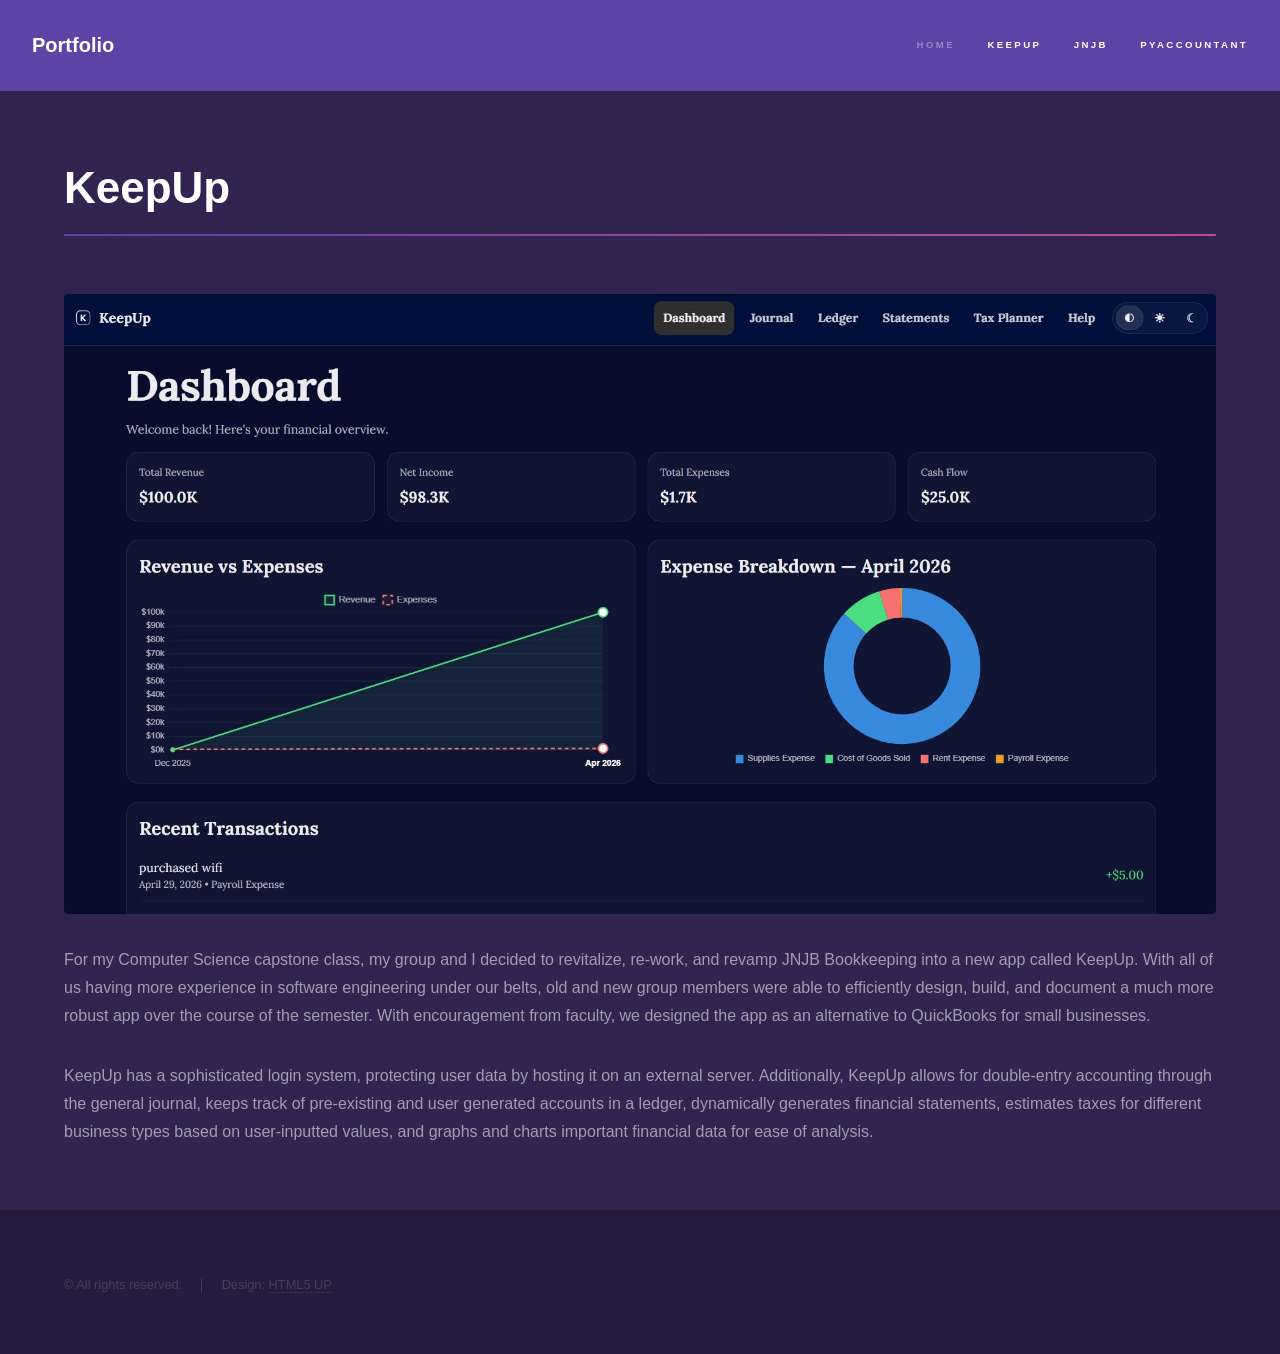
==== commit af229257: "updated KeepUp title" ====
--- a/html5up-hyperspace/keepUp.html
+++ b/html5up-hyperspace/keepUp.html
@@ -33,7 +33,7 @@
 				<!-- Main -->
 					<section id="main" class="wrapper">
 						<div class="inner">
-							<h1 class="major">A Generic Page</h1>
+							<h1 class="major">KeepUp</h1>
 							<span class="image fit"><img src="images/keepUpSample.jpg" alt="" /></span>
 							<p>For my Computer Science capstone class, my group and I decided to revitalize, re-work, and revamp JNJB Bookkeeping 
 								into a new app called KeepUp. With all of us having more experience in software engineering under our belts, old and 
@@ -69,4 +69,4 @@
 			<script src="assets/js/main.js"></script>
 
 	</body>
-</html>+</html>
